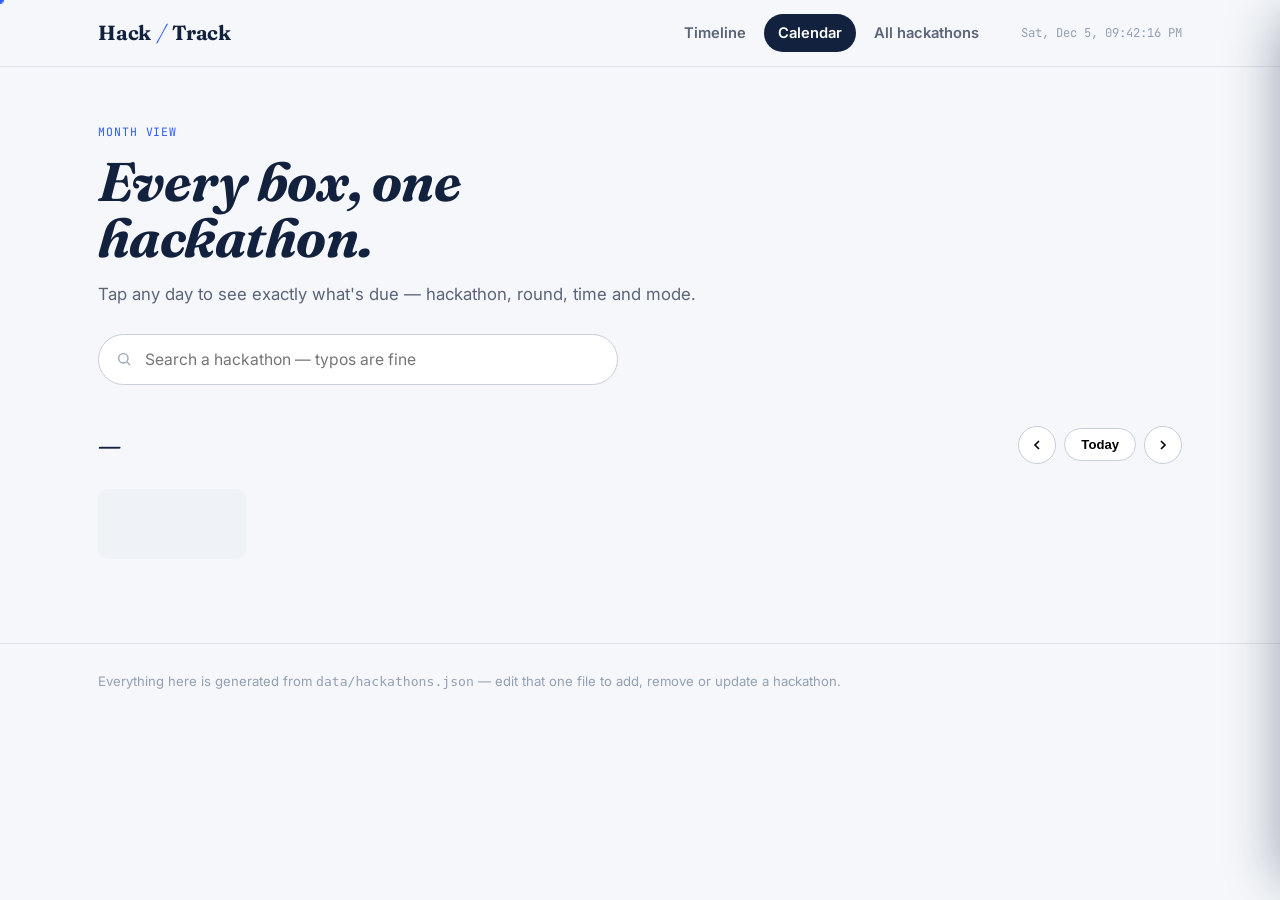
==== calendar.html @ 9fe09b5c "feat(calendar): create month calendar view layout and day drawer markup" ====
<!doctype html>
<html lang="en">
<head>
<meta charset="UTF-8">
<meta name="viewport" content="width=device-width, initial-scale=1, viewport-fit=cover">
<title>Hack/Track — Calendar</title>
<link rel="stylesheet" href="css/styles.css">
</head>
<body>

<header class="topbar">
  <div class="topbar-inner">
    <a class="brand" href="index.html">Hack<em>/</em>Track</a>
    <nav class="nav">
      <a href="index.html">Timeline</a>
      <a href="calendar.html" class="active">Calendar</a>
      <a href="hackathon.html">All hackathons</a>
    </nav>
    <span class="live-clock"></span>
  </div>
</header>

<main class="shell">

  <section class="hero" style="padding-bottom:10px;">
    <p class="hero-eyebrow">Month view</p>
    <h1>Every box, one hackathon.</h1>
    <p class="lede">Tap any day to see exactly what's due — hackathon, round, time and mode.</p>

    <div class="search-wrap">
      <svg class="search-icon" viewBox="0 0 24 24" fill="none" stroke="currentColor" stroke-width="2"><circle cx="11" cy="11" r="7"/><line x1="21" y1="21" x2="16.65" y2="16.65"/></svg>
      <input class="search-input focus-ring" type="text" placeholder="Search a hackathon — typos are fine" aria-label="Search hackathons">
      <div class="search-results"></div>
    </div>
  </section>

  <div class="cal-head">
    <div class="cal-title" id="cal-title">—</div>
    <div class="cal-nav">
      <button class="cal-btn focus-ring" id="cal-prev" aria-label="Previous month">
        <svg width="16" height="16" viewBox="0 0 24 24" fill="none" stroke="currentColor" stroke-width="2.4"><path d="M15 18l-6-6 6-6"/></svg>
      </button>
      <button class="cal-today-btn focus-ring" id="cal-today">Today</button>
      <button class="cal-btn focus-ring" id="cal-next" aria-label="Next month">
        <svg width="16" height="16" viewBox="0 0 24 24" fill="none" stroke="currentColor" stroke-width="2.4"><path d="M9 18l6-6-6-6"/></svg>
      </button>
    </div>
  </div>

  <div class="cal-grid" id="cal-dow"></div>
  <div class="cal-grid" id="cal-grid" style="margin-top:8px;">
    <div class="skeleton"></div>
  </div>

  <div class="legend" id="legend"></div>

</main>

<footer class="site-footer">
  <div class="shell">Everything here is generated from <code>data/hackathons.json</code> — edit that one file to add, remove or update a hackathon.</div>
</footer>

<div class="drawer-backdrop" id="drawer-backdrop"></div>
<div class="drawer" id="drawer">
  <button class="drawer-close" id="drawer-close" aria-label="Close">&times;</button>
  <h3 id="drawer-date"></h3>
  <div id="drawer-body"></div>
</div>

<script src="js/core.js"></script>
<script src="js/calendar.js"></script>
</body>
</html>
---- css/styles.css ----
/* ===========================================================
   Hack/Track — design tokens
   Palette: cool, light "control room" surface with a single
   bright signal accent per hackathon (violet / teal / amber / indigo / rose).
   Type: Fraunces (display) + Inter (body/data).
=========================================================== */

@import url('https://fonts.googleapis.com/css2?family=Fraunces:ital,opsz,wght@0,9..144,400;0,9..144,560;0,9..144,680;1,9..144,500&family=Inter:wght@400;500;600;700&family=JetBrains+Mono:wght@500&display=swap');

:root{
  --bg: #F5F7FA;
  --surface: #FFFFFF;
  --surface-sunk: #EFF2F6;
  --ink: #12213D;
  --ink-soft: #5B6478;
  --ink-faint: #94A0B4;
  --line: #DEE3EA;
  --line-strong: #C7CEDA;

  --violet: #6C5CE7;
  --violet-soft: #EFECFD;
  --teal: #0FA98C;
  --teal-soft: #E3F7F1;
  --amber: #E0A100;
  --amber-soft: #FBF1D9;
  --indigo: #2D5BFF;
  --indigo-soft: #E7EDFF;
  --rose: #E6497A;
  --rose-soft: #FCE9F0;

  --today: #FF5A36;

  --radius-s: 10px;
  --radius-m: 16px;
  --radius-l: 26px;

  --font-display: 'Fraunces', serif;
  --font-body: 'Inter', sans-serif;
  --font-mono: 'JetBrains Mono', monospace;

  --ease: cubic-bezier(.22,1,.36,1);
}

*{ box-sizing:border-box; }
html{ scroll-behavior:smooth; }
body{
  margin:0;
  background:var(--bg);
  color:var(--ink);
  font-family:var(--font-body);
  -webkit-font-smoothing:antialiased;
  line-height:1.5;
}
img{ max-width:100%; }
a{ color:inherit; }

/* respect reduced motion */
@media (prefers-reduced-motion: reduce){
  *{ animation-duration:.01ms !important; animation-iteration-count:1 !important; transition-duration:.01ms !important; scroll-behavior:auto !important; }
}

/* ---------------- custom cursor ---------------- */
.cursor-dot, .cursor-ring{
  position:fixed; top:0; left:0; pointer-events:none; z-index:9999;
  border-radius:50%;
  transform:translate(-50%,-50%);
  will-change:transform;
}
.cursor-dot{ width:7px; height:7px; background:var(--indigo); }
.cursor-ring{
  width:34px; height:34px;
  border:1.5px solid var(--ink);
  opacity:.35;
  transition:width .25s var(--ease), height .25s var(--ease), border-color .25s var(--ease), opacity .25s var(--ease), background .25s var(--ease);
}
body.cursor-active .cursor-ring{ opacity:.6; }
.cursor-ring.is-hover{
  width:56px; height:56px;
  background:var(--indigo-soft);
  border-color:var(--indigo);
  opacity:.9;
}
@media (hover:none), (pointer:coarse){
  .cursor-dot, .cursor-ring{ display:none; }
}

/* ---------------- layout shell ---------------- */
.shell{ max-width:1180px; margin:0 auto; padding:0 clamp(18px, 4vw, 48px); }

.topbar{
  position:sticky; top:0; z-index:500;
  background:rgba(245,247,250,.86);
  backdrop-filter:blur(10px);
  border-bottom:1px solid var(--line);
}
.topbar-inner{
  max-width:1180px; margin:0 auto; padding:14px clamp(18px,4vw,48px);
  display:flex; align-items:center; gap:28px; flex-wrap:wrap;
}
.brand{
  font-family:var(--font-display); font-weight:680; font-size:1.28rem;
  letter-spacing:-.01em; text-decoration:none; color:var(--ink);
  display:flex; align-items:baseline; gap:6px;
}
.brand em{ font-style:italic; color:var(--indigo); font-weight:500; }
.nav{ display:flex; gap:4px; margin-left:auto; }
.nav a{
  text-decoration:none; color:var(--ink-soft); font-weight:600; font-size:.92rem;
  padding:8px 14px; border-radius:999px; transition:background .2s var(--ease), color .2s var(--ease);
}
.nav a:hover, .nav a.active{ background:var(--surface-sunk); color:var(--ink); }
.nav a.active{ background:var(--ink); color:#fff; }

.live-clock{
  font-family:var(--font-mono); font-size:.76rem; color:var(--ink-faint);
  white-space:nowrap;
}

/* ---------------- hero ---------------- */
.hero{ padding:56px 0 30px; }
.hero-eyebrow{
  font-family:var(--font-mono); font-size:.72rem; color:var(--indigo);
  text-transform:uppercase; letter-spacing:.08em; margin:0 0 14px;
}
.hero h1{
  font-family:var(--font-display); font-weight:680; font-style:italic;
  font-size:clamp(2rem, 5vw, 3.4rem); line-height:1.03; letter-spacing:-.01em;
  margin:0 0 16px; max-width:16ch;
}
.hero p.lede{ font-size:1.05rem; color:var(--ink-soft); max-width:56ch; margin:0 0 26px; }
.hero-stats{ display:flex; gap:34px; flex-wrap:wrap; margin-top:8px; }
.hero-stat b{ font-family:var(--font-display); font-size:2rem; display:block; line-height:1; }
.hero-stat span{ font-size:.8rem; color:var(--ink-faint); }

/* ---------------- search ---------------- */
.search-wrap{ position:relative; max-width:520px; }
.search-input{
  width:100%; padding:15px 20px 15px 46px; border-radius:999px;
  border:1.5px solid var(--line-strong); background:var(--surface);
  font-family:var(--font-body); font-size:.98rem; color:var(--ink);
  outline:none; transition:border-color .2s var(--ease), box-shadow .2s var(--ease);
}
.search-input:focus{ border-color:var(--indigo); box-shadow:0 0 0 4px var(--indigo-soft); }
.search-icon{ position:absolute; left:18px; top:50%; transform:translateY(-50%); width:16px; height:16px; color:var(--ink-faint); pointer-events:none; }
.search-results{
  position:absolute; left:0; right:0; top:calc(100% + 8px);
  background:var(--surface); border:1px solid var(--line);
  border-radius:var(--radius-m); box-shadow:0 18px 40px -18px rgba(18,33,61,.25);
  max-height:420px; overflow:auto; z-index:80; display:none;
}
.search-results.open{ display:block; }
.search-hit{
  display:block; padding:12px 18px; text-decoration:none; color:var(--ink);
  border-bottom:1px solid var(--line);
}
.search-hit:last-child{ border-bottom:none; }
.search-hit:hover{ background:var(--surface-sunk); }
.search-hit .hit-name{ font-weight:600; }
.search-hit .hit-meta{ font-size:.78rem; color:var(--ink-faint); margin-top:2px; }
.search-empty{ padding:16px 18px; color:var(--ink-faint); font-size:.9rem; }

/* ---------------- status pill ---------------- */
.pill{
  display:inline-flex; align-items:center; gap:6px;
  font-family:var(--font-mono); font-size:.68rem; letter-spacing:.03em; text-transform:uppercase;
  padding:4px 10px; border-radius:999px; white-space:nowrap;
}
.pill::before{ content:''; width:6px; height:6px; border-radius:50%; background:currentColor; }
.pill.status-live{ background:var(--teal-soft); color:var(--teal); }
.pill.status-upcoming{ background:var(--indigo-soft); color:var(--indigo); }
.pill.status-soon{ background:var(--amber-soft); color:#8a6800; }
.pill.status-done{ background:var(--surface-sunk); color:var(--ink-faint); }

/* ---------------- timeline controls & filters ---------------- */
.timeline-controls{
  display:flex; flex-direction:column; gap:12px; margin:28px 0 20px;
}
.control-row{
  display:flex; align-items:center; gap:14px; flex-wrap:wrap;
}
.control-label{
  font-family:var(--font-mono); font-size:.72rem; text-transform:uppercase;
  letter-spacing:.08em; color:var(--ink-faint); min-width:82px; font-weight:500;
}

.range-toggle, .filters{
  display:flex; gap:8px; flex-wrap:wrap;
}

.filter-chip, .range-btn{
  font-family:var(--font-body); font-weight:600; font-size:.82rem;
  border:1.5px solid var(--line-strong); background:var(--surface); color:var(--ink-soft);
  padding:7px 15px; border-radius:999px; cursor:pointer; transition:all .2s var(--ease);
  display:inline-flex; align-items:center; line-height:1.2;
}
.filter-chip:hover, .range-btn:hover{ border-color:var(--ink-soft); color:var(--ink); }
.filter-chip.active, .range-btn.active{
  background:var(--ink); border-color:var(--ink); color:#fff;
  box-shadow:0 4px 14px -6px rgba(18,33,61,.35);
}

/* ===========================================================
   Timeline page
=========================================================== */
.timeline{ position:relative; padding:10px 0 80px; }
.timeline::before{
  content:''; position:absolute; left:120px; top:0; bottom:0; width:2px;
  background:var(--line-strong);
}
@media (max-width:720px){ .timeline::before{ left:20px; } }

.day-group{ position:relative; margin-bottom:8px; }
.day-head{
  position:sticky; top:60px; z-index:10;
  display:flex; align-items:baseline; gap:18px; padding:22px 0 10px;
  background:linear-gradient(var(--bg) 78%, transparent);
}
.day-date{
  width:100px; flex:none; text-align:right; font-family:var(--font-display);
}
.day-date .dow{ display:block; font-family:var(--font-mono); font-size:.68rem; color:var(--ink-faint); text-transform:uppercase; letter-spacing:.06em; }
.day-date .dom{ display:block; font-size:1.9rem; font-weight:680; line-height:1.05; font-style:italic; }
.day-date .mon{ font-size:.78rem; color:var(--ink-soft); }
@media (max-width:720px){ .day-date{ width:auto; text-align:left; padding-left:0; } }

.day-dot{
  position:absolute; left:120px; transform:translateX(-50%); top:34px;
  width:13px; height:13px; border-radius:50%; background:var(--bg);
  border:2.5px solid var(--line-strong);
}
@media (max-width:720px){ .day-dot{ left:20px; } }
.day-group.is-today .day-dot{ border-color:var(--today); background:var(--today); box-shadow:0 0 0 5px rgba(255,90,54,.18); }
.day-group.is-today .day-date .dom{ color:var(--today); }

.day-events{ margin-left:150px; display:flex; flex-direction:column; gap:10px; padding-bottom:10px; }
@media (max-width:720px){ .day-events{ margin-left:48px; } }

.event-card{
  background:var(--surface); border:1px solid var(--line); border-left:4px solid var(--c, var(--indigo));
  border-radius:var(--radius-s); padding:14px 18px;
  text-decoration:none; color:var(--ink); display:block;
  opacity:0; transform:translateY(10px);
  animation:rise .5s var(--ease) forwards;
  transition:border-color .2s var(--ease), transform .2s var(--ease), box-shadow .2s var(--ease);
}
.event-card:hover{ transform:translateY(-2px); box-shadow:0 14px 28px -18px rgba(18,33,61,.35); }
@keyframes rise{ to{ opacity:1; transform:translateY(0); } }

.event-top{ display:flex; align-items:center; justify-content:space-between; gap:10px; flex-wrap:wrap; }
.event-time{ font-family:var(--font-mono); font-size:.74rem; color:var(--ink-faint); }
.event-title{ font-weight:700; font-size:.98rem; margin:4px 0 2px; }
.event-hack{ font-size:.82rem; color:var(--ink-soft); }
.event-hack b{ color:var(--c, var(--indigo)); font-weight:700; }

.event-range{
  display:flex; gap:18px; flex-wrap:wrap; margin-top:10px; padding-top:10px;
  border-top:1px dashed var(--line);
}
.event-range div{ font-size:.74rem; }
.event-range span{ display:block; font-family:var(--font-mono); text-transform:uppercase; letter-spacing:.05em; font-size:.62rem; color:var(--ink-faint); margin-bottom:2px; }
.event-range b{ font-weight:600; color:var(--ink); }
.event-range .end-cell b{ color:var(--c, var(--indigo)); }
.multiday-flag{
  font-family:var(--font-mono); font-size:.64rem; color:var(--c, var(--indigo));
  background:var(--c-soft, var(--indigo-soft)); padding:2px 8px; border-radius:999px;
}

.empty-note{ margin-left:150px; color:var(--ink-faint); font-size:.9rem; padding:6px 0 24px; }
@media (max-width:720px){ .empty-note{ margin-left:48px; } }

/* ===========================================================
   Calendar page
=========================================================== */
.cal-head{ display:flex; align-items:center; justify-content:space-between; gap:14px; margin:30px 0 16px; flex-wrap:wrap; }
.cal-title{ font-family:var(--font-display); font-style:italic; font-weight:680; font-size:1.7rem; }
.cal-nav{ display:flex; gap:8px; align-items:center; }
.cal-btn{
  width:38px; height:38px; border-radius:50%; border:1.5px solid var(--line-strong);
  background:var(--surface); cursor:pointer; display:flex; align-items:center; justify-content:center;
  transition:all .2s var(--ease);
}
.cal-btn:hover{ border-color:var(--ink); background:var(--surface-sunk); }
.cal-today-btn{
  border:1.5px solid var(--line-strong); background:var(--surface); border-radius:999px;
  padding:8px 16px; font-weight:600; font-size:.82rem; cursor:pointer;
}
.cal-today-btn:hover{ border-color:var(--ink); }

.cal-grid{
  display:grid; grid-template-columns:repeat(7,1fr); gap:8px;
}
.cal-dow{ text-align:center; font-family:var(--font-mono); font-size:.68rem; color:var(--ink-faint); text-transform:uppercase; letter-spacing:.06em; padding-bottom:6px; }
.cal-cell{
  background:var(--surface); border:1px solid var(--line); border-radius:var(--radius-s);
  min-height:108px; padding:8px; display:flex; flex-direction:column; gap:5px;
  transition:box-shadow .2s var(--ease), border-color .2s var(--ease);
}
.cal-cell.out{ background:transparent; border-color:transparent; }
.cal-cell.today{ border-color:var(--today); box-shadow:0 0 0 2px rgba(255,90,54,.15) inset; }
.cal-cell:hover:not(.out){ border-color:var(--line-strong); }
.cal-daynum{ font-family:var(--font-mono); font-size:.76rem; color:var(--ink-faint); }
.cal-cell.today .cal-daynum{ color:var(--today); font-weight:700; }
.cal-chip{
  font-size:.68rem; font-weight:600; padding:3px 7px; border-radius:6px;
  background:var(--c-soft, var(--indigo-soft)); color:var(--c, var(--indigo));
  overflow:hidden; text-overflow:ellipsis; white-space:nowrap; cursor:pointer;
  border:none; text-align:left; width:100%; font-family:var(--font-body);
}
.cal-chip:hover{ filter:brightness(.94); }
.cal-more{ font-size:.68rem; color:var(--ink-faint); font-weight:600; }

@media (max-width:720px){
  .cal-grid{ gap:5px; }
  .cal-cell{ min-height:auto; padding:6px 4px; border-radius:8px; }
  .cal-chip{ font-size:0; padding:0; height:6px; width:6px; border-radius:50%; }
  .cal-more{ font-size:0; }
}

.legend{ display:flex; flex-wrap:wrap; gap:10px 18px; margin:24px 0 10px; }
.legend-item{ display:flex; align-items:center; gap:7px; font-size:.78rem; color:var(--ink-soft); font-weight:600; }
.legend-dot{ width:9px; height:9px; border-radius:50%; background:var(--c, var(--indigo)); flex:none; }

/* day-detail drawer for calendar */
.drawer-backdrop{
  position:fixed; inset:0; background:rgba(18,33,61,.35); backdrop-filter:blur(2px);
  opacity:0; pointer-events:none; transition:opacity .25s var(--ease); z-index:900;
}
.drawer-backdrop.open{ opacity:1; pointer-events:auto; }
.drawer{
  position:fixed; right:0; top:0; bottom:0; width:min(420px, 92vw);
  background:var(--surface); box-shadow:-20px 0 50px -20px rgba(18,33,61,.4);
  transform:translateX(100%); transition:transform .32s var(--ease); z-index:901;
  padding:26px 24px; overflow-y:auto;
}
.drawer.open{ transform:translateX(0); }
.drawer-close{
  border:none; background:var(--surface-sunk); width:34px; height:34px; border-radius:50%;
  cursor:pointer; float:right; font-size:1.1rem; line-height:1;
}
.drawer h3{ font-family:var(--font-display); font-style:italic; margin:6px 0 18px; clear:both; }

/* ===========================================================
   Detail page
=========================================================== */
.hlist{ display:flex; flex-direction:column; gap:14px; margin:30px 0 60px; }
.hcard{
  background:var(--surface); border:1px solid var(--line); border-radius:var(--radius-m);
  padding:22px 24px; display:flex; align-items:center; justify-content:space-between; gap:18px;
  text-decoration:none; color:var(--ink); flex-wrap:wrap;
  border-left:5px solid var(--c, var(--indigo));
  transition:transform .2s var(--ease), box-shadow .2s var(--ease);
}
.hcard:hover{ transform:translateY(-2px); box-shadow:0 16px 34px -20px rgba(18,33,61,.4); }
.hcard-name{ font-family:var(--font-display); font-weight:680; font-size:1.18rem; }
.hcard-meta{ font-size:.84rem; color:var(--ink-soft); margin-top:4px; }
.hcard-right{ display:flex; align-items:center; gap:14px; }

.detail-hero{ padding:44px 0 10px; border-bottom:1px solid var(--line); margin-bottom:34px; }
.detail-back{ font-size:.85rem; color:var(--ink-soft); text-decoration:none; display:inline-flex; align-items:center; gap:6px; margin-bottom:18px; }
.detail-back:hover{ color:var(--ink); }
.detail-title{ font-family:var(--font-display); font-style:italic; font-weight:680; font-size:clamp(1.8rem,4vw,2.7rem); margin:0 0 10px; }
.detail-tags{ display:flex; gap:8px; flex-wrap:wrap; margin:14px 0 22px; }
.tag{ background:var(--surface-sunk); color:var(--ink-soft); font-size:.78rem; font-weight:600; padding:5px 12px; border-radius:999px; }
.detail-meta-grid{ display:grid; grid-template-columns:repeat(auto-fit,minmax(150px,1fr)); gap:18px; margin:26px 0 36px; }
.meta-box span{ display:block; font-size:.7rem; text-transform:uppercase; letter-spacing:.06em; color:var(--ink-faint); font-family:var(--font-mono); margin-bottom:4px; }
.meta-box b{ font-size:1rem; }

.stages{ position:relative; padding-left:36px; margin-bottom:60px; }
.stages::before{ content:''; position:absolute; left:9px; top:6px; bottom:6px; width:2px; background:var(--line-strong); }
.stage{ position:relative; padding-bottom:34px; }
.stage:last-child{ padding-bottom:0; }
.stage-dot{
  position:absolute; left:-36px; top:2px; width:20px; height:20px; border-radius:50%;
  background:var(--surface); border:2.5px solid var(--c, var(--indigo));
  display:flex; align-items:center; justify-content:center;
}
.stage-dot::after{ content:''; width:7px; height:7px; border-radius:50%; background:var(--c, var(--indigo)); }
.stage.is-done .stage-dot{ background:var(--c, var(--indigo)); }
.stage.is-done .stage-dot::after{ background:#fff; }
.stage-card{
  background:var(--surface); border:1px solid var(--line); border-radius:var(--radius-m);
  padding:20px 22px;
}
.stage-head{ display:flex; align-items:center; justify-content:space-between; gap:12px; flex-wrap:wrap; margin-bottom:8px; }
.stage-name{ font-weight:700; font-size:1.05rem; }
.stage-when{ font-family:var(--font-mono); font-size:.78rem; color:var(--ink-soft); margin-bottom:10px; }
.stage-desc{ color:var(--ink-soft); font-size:.94rem; }
.stage-mode{ font-size:.74rem; color:var(--ink-faint); margin-top:10px; font-family:var(--font-mono); }

/* ---------------- footer ---------------- */
.site-footer{ border-top:1px solid var(--line); margin-top:60px; padding:28px 0 60px; color:var(--ink-faint); font-size:.82rem; }

/* ---------------- misc ---------------- */
.section-lead{ display:flex; align-items:baseline; justify-content:space-between; gap:16px; flex-wrap:wrap; margin-top:8px; }
.section-lead h2{ font-family:var(--font-display); font-style:italic; font-weight:680; font-size:1.5rem; margin:0; }
.count-note{ font-size:.82rem; color:var(--ink-faint); }

.skeleton{ background:linear-gradient(90deg,var(--surface-sunk) 25%, #fff 37%, var(--surface-sunk) 63%); background-size:400% 100%; animation:shimmer 1.4s ease infinite; border-radius:var(--radius-s); height:70px; }
@keyframes shimmer{ 0%{background-position:100% 0;} 100%{background-position:0 0;} }

.focus-ring:focus-visible{ outline:3px solid var(--indigo); outline-offset:2px; }
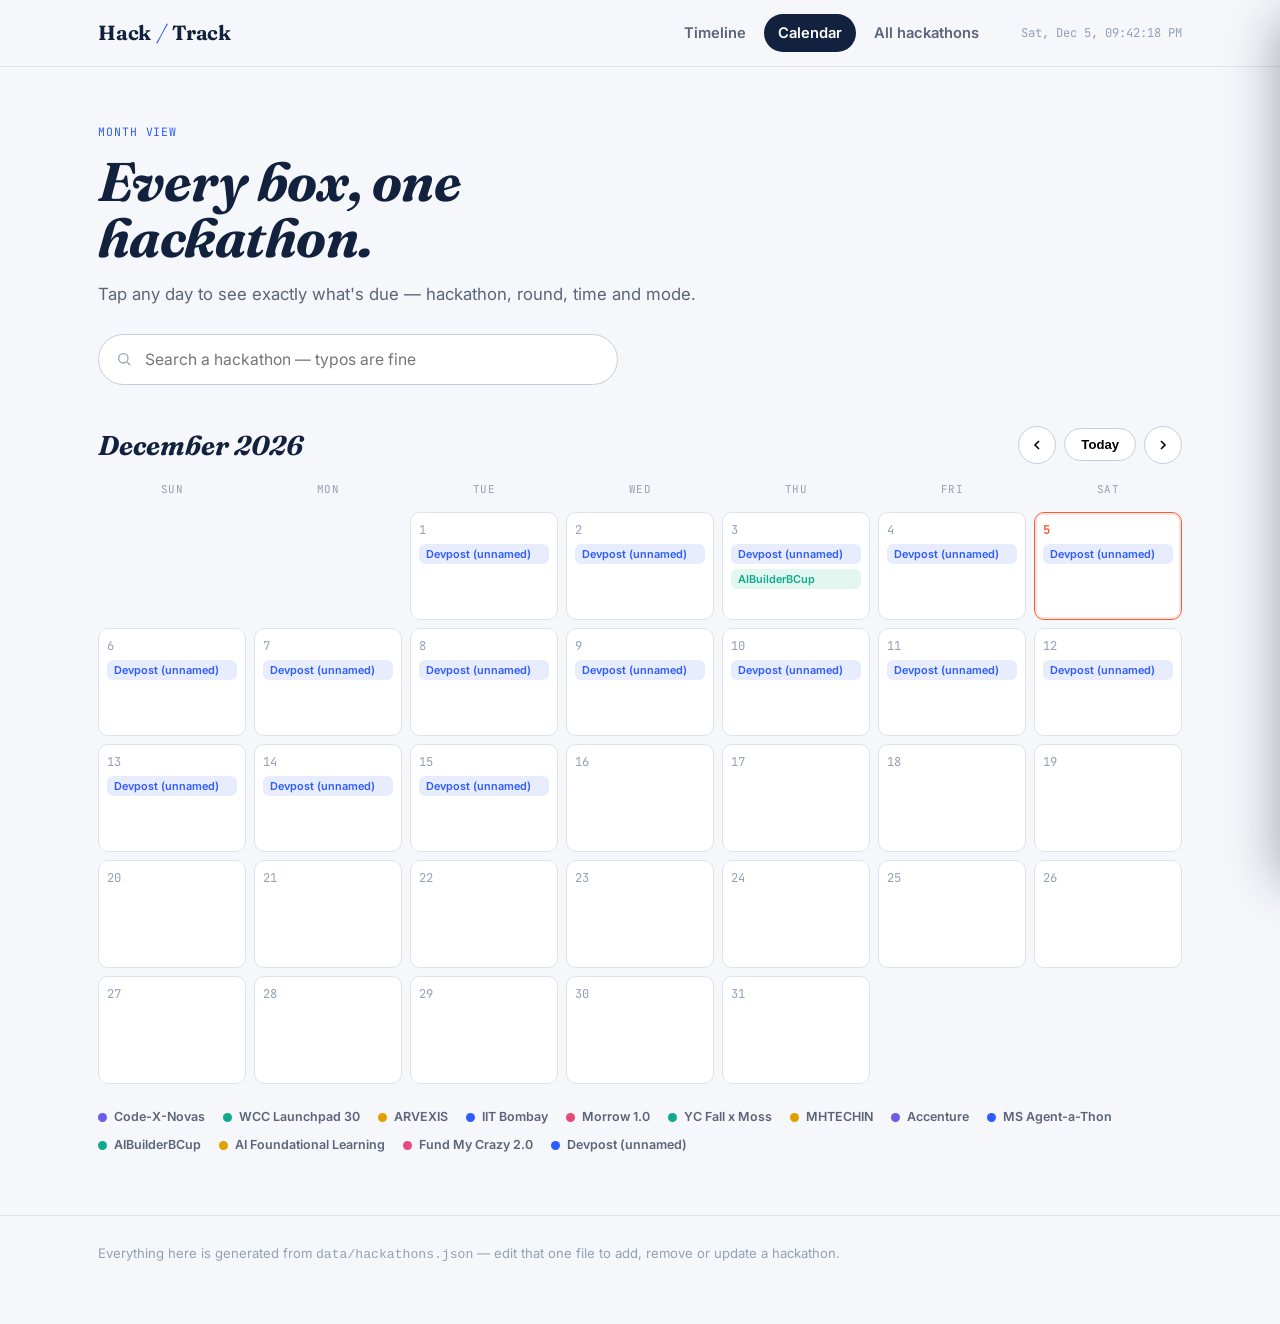
==== commit 1b012c10: "feat(seo): add social preview and meta tags to calendar.html" ====
--- a/calendar.html
+++ b/calendar.html
@@ -4,6 +4,11 @@
 <meta charset="UTF-8">
 <meta name="viewport" content="width=device-width, initial-scale=1, viewport-fit=cover">
 <title>Hack/Track — Calendar</title>
+<meta name="description" content="Monthly calendar view for hackathons. Click any day to see round deadlines, schedules, and submission modes.">
+<meta name="theme-color" content="#12213D">
+<meta property="og:title" content="Hack/Track — Hackathon Calendar">
+<meta property="og:description" content="Visual month-by-month grid of hackathon rounds and deadlines.">
+<meta property="og:type" content="website">
 <link rel="stylesheet" href="css/styles.css">
 </head>
 <body>
--- a/css/styles.css
+++ b/css/styles.css
@@ -60,28 +60,47 @@
 }
 
 /* ---------------- custom cursor ---------------- */
+@media (hover: hover) and (pointer: fine) {
+  body.cursor-active,
+  body.cursor-active * {
+    cursor: none !important;
+  }
+}
+
 .cursor-dot, .cursor-ring{
   position:fixed; top:0; left:0; pointer-events:none; z-index:9999;
   border-radius:50%;
   transform:translate(-50%,-50%);
   will-change:transform;
-}
-.cursor-dot{ width:7px; height:7px; background:var(--indigo); }
+  opacity:0;
+  transition:opacity .2s var(--ease);
+}
+.cursor-dot{
+  width:6px; height:6px; background:var(--indigo);
+  transition:opacity .2s var(--ease), transform .15s var(--ease);
+}
 .cursor-ring{
-  width:34px; height:34px;
-  border:1.5px solid var(--ink);
-  opacity:.35;
-  transition:width .25s var(--ease), height .25s var(--ease), border-color .25s var(--ease), opacity .25s var(--ease), background .25s var(--ease);
-}
-body.cursor-active .cursor-ring{ opacity:.6; }
+  width:32px; height:32px;
+  border:1.5px solid var(--indigo);
+  opacity:0;
+  transition:width .25s var(--ease), height .25s var(--ease), border-color .25s var(--ease), opacity .2s var(--ease), background .25s var(--ease), transform .15s var(--ease);
+}
+body.cursor-active .cursor-dot{ opacity:1; }
+body.cursor-active .cursor-ring{ opacity:.55; }
+
 .cursor-ring.is-hover{
-  width:56px; height:56px;
+  width:50px; height:50px;
   background:var(--indigo-soft);
   border-color:var(--indigo);
-  opacity:.9;
-}
+  opacity:.85;
+}
+.cursor-ring.is-down{
+  transform:translate(-50%,-50%) scale(.82);
+  background:rgba(45,91,255,.18);
+}
+
 @media (hover:none), (pointer:coarse){
-  .cursor-dot, .cursor-ring{ display:none; }
+  .cursor-dot, .cursor-ring{ display:none !important; }
 }
 
 /* ---------------- layout shell ---------------- */
